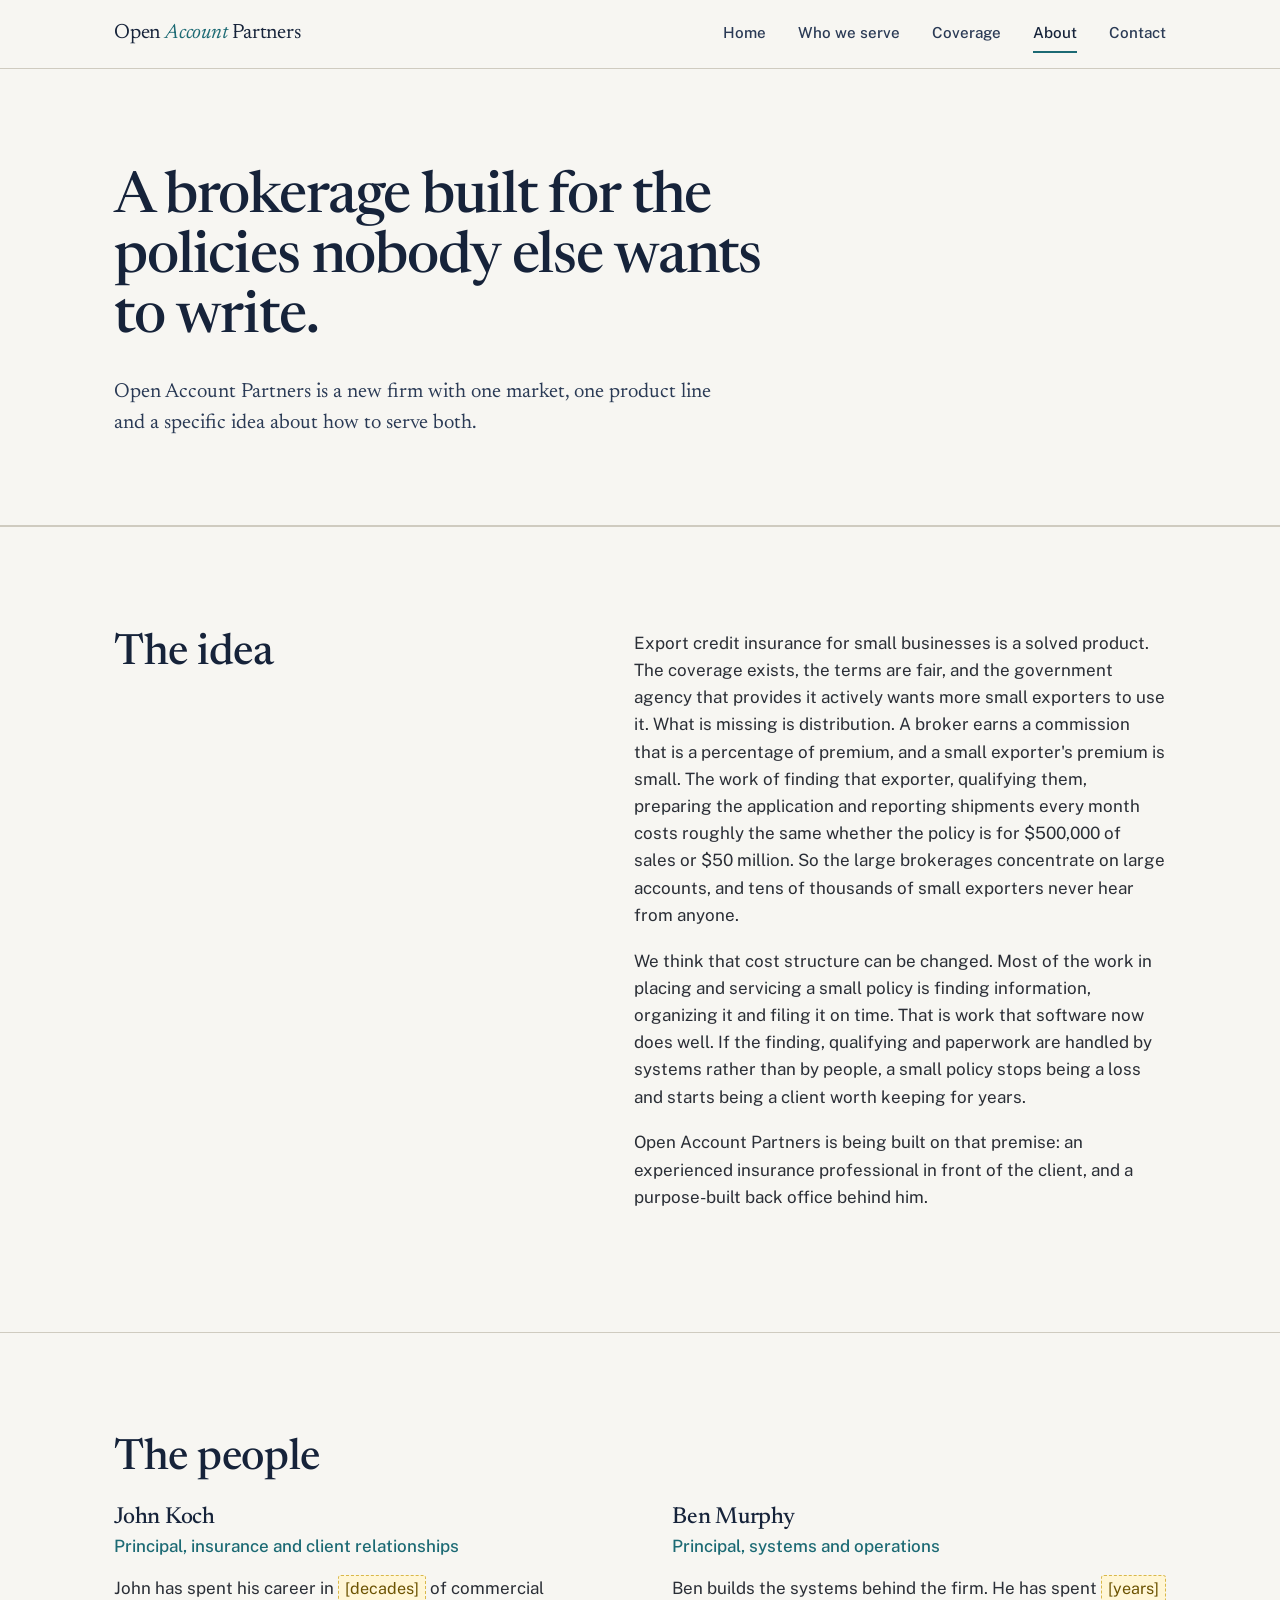
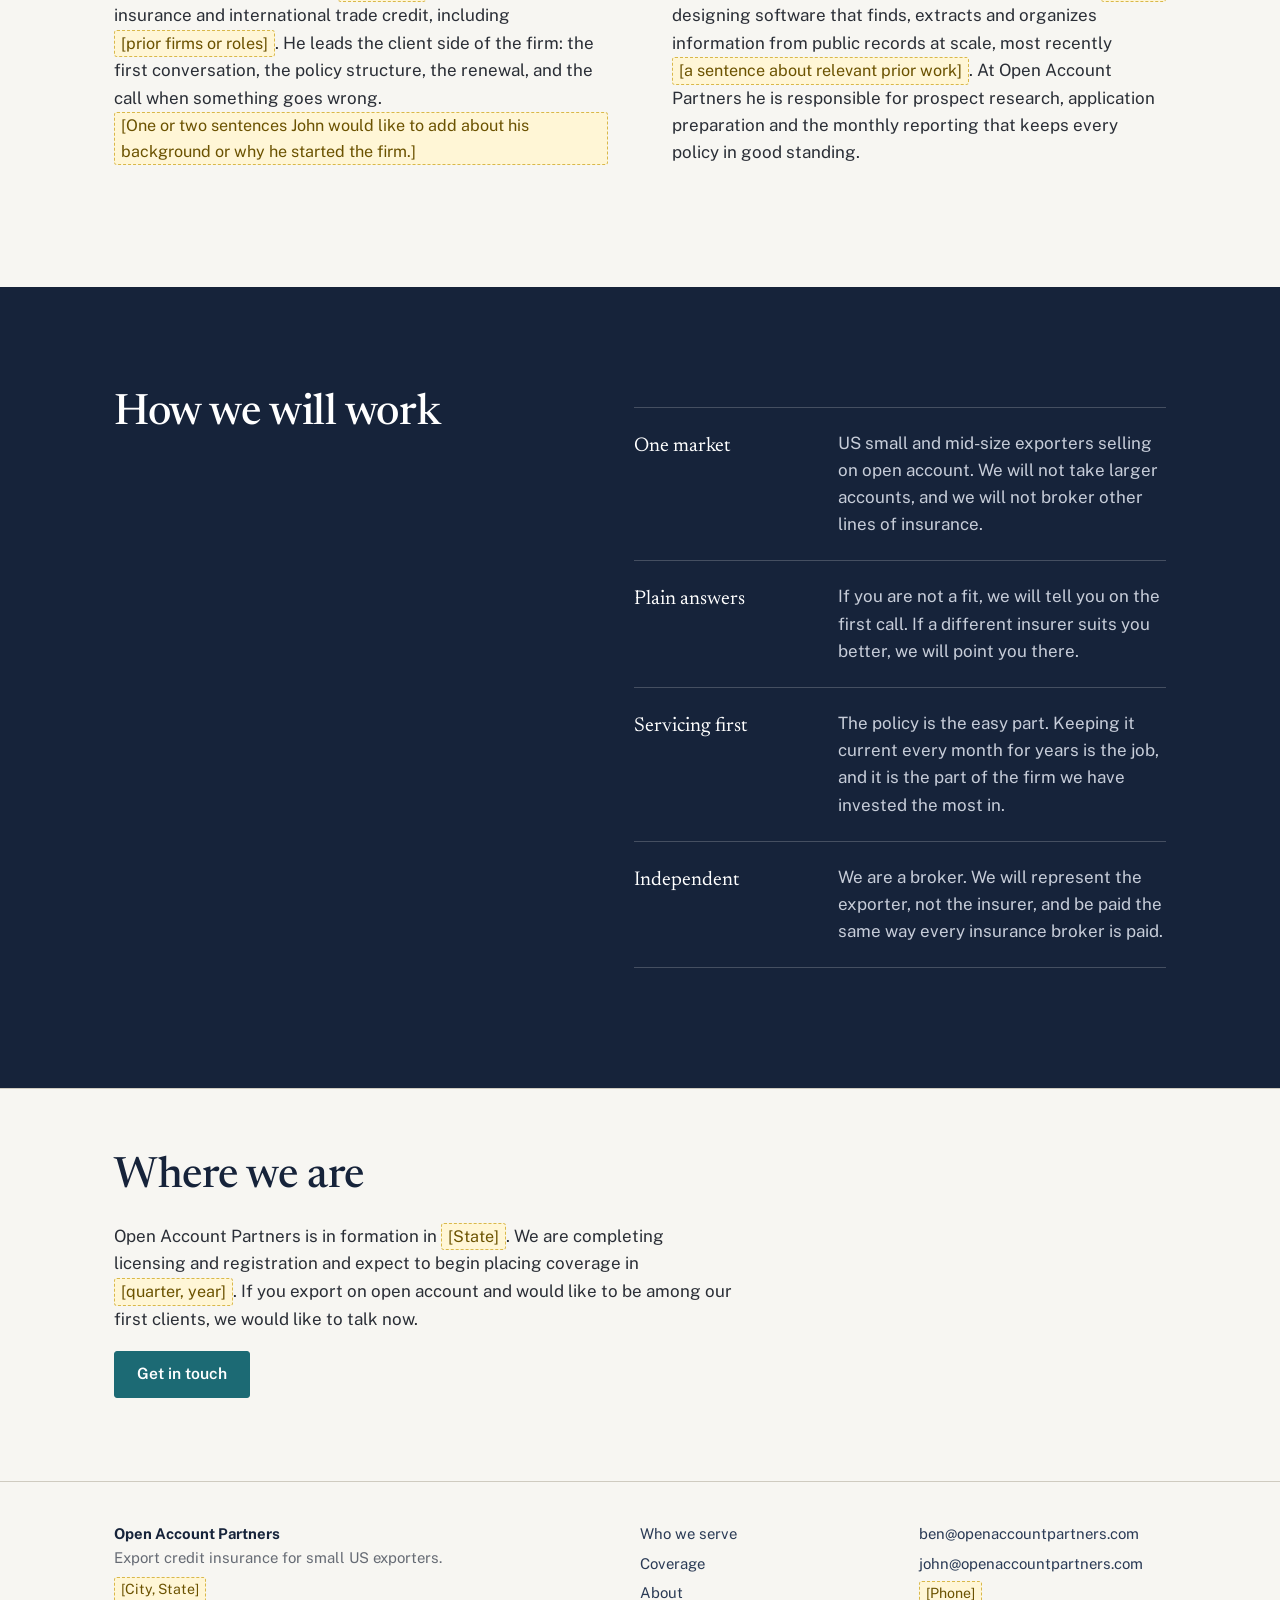
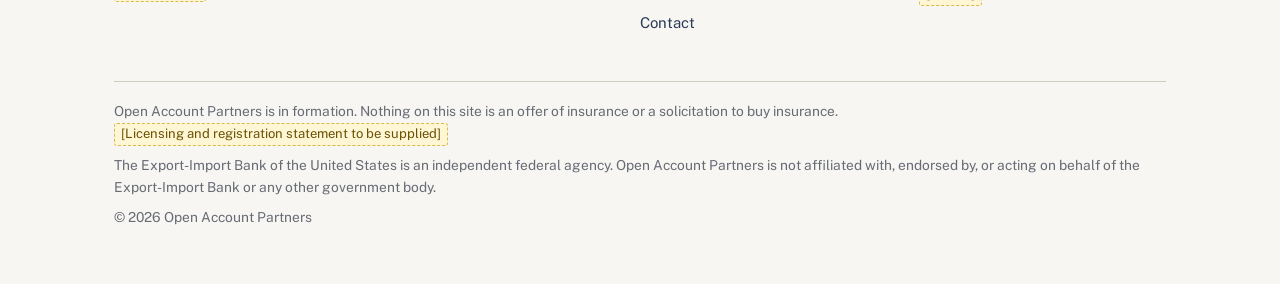
==== about.html @ f9a9e6c0 "Add files via upload" ====
<!doctype html>
<html lang="en">
<head>
<meta charset="utf-8">
<meta name="viewport" content="width=device-width, initial-scale=1">
<title>About — Open Account Partners</title>
<meta name="description" content="Open Account Partners is a new export credit insurance brokerage built for small US exporters, founded by John Koch and Ben Murphy.">
<link rel="preconnect" href="https://fonts.googleapis.com">
<link rel="preconnect" href="https://fonts.gstatic.com" crossorigin>
<link href="https://fonts.googleapis.com/css2?family=Newsreader:ital,opsz,wght@0,6..72,400;0,6..72,500;1,6..72,400;1,6..72,500&family=Public+Sans:wght@400;500;600&display=swap" rel="stylesheet">
<link rel="stylesheet" href="styles.css">
</head>
<body>

<header class="site-header">
  <div class="wrap">
    <a class="wordmark" href="index.html">Open <em>Account</em> Partners</a>
    <button class="nav-toggle" aria-expanded="false" aria-controls="nav" onclick="toggleNav(this)">Menu</button>
    <nav class="nav" id="nav" aria-label="Main">
      <a href="index.html">Home</a>
      <a href="who-we-serve.html">Who we serve</a>
      <a href="coverage.html">Coverage</a>
      <a href="about.html" aria-current="page">About</a>
      <a href="contact.html">Contact</a>
    </nav>
  </div>
</header>

<main>

<section class="page-intro">
  <div class="wrap">
    <h1>A brokerage built for the policies nobody else wants to write.</h1>
    <p class="lede">Open Account Partners is a new firm with one market, one product line and a specific idea about how to serve both.</p>
  </div>
</section>

<section>
  <div class="wrap two-col">
    <div class="sticky-head">
      <h2>The idea</h2>
    </div>
    <div>
      <p>Export credit insurance for small businesses is a solved product. The coverage exists, the terms are fair, and the government agency that provides it actively wants more small exporters to use it. What is missing is distribution. A broker earns a commission that is a percentage of premium, and a small exporter's premium is small. The work of finding that exporter, qualifying them, preparing the application and reporting shipments every month costs roughly the same whether the policy is for $500,000 of sales or $50 million. So the large brokerages concentrate on large accounts, and tens of thousands of small exporters never hear from anyone.</p>
      <p>We think that cost structure can be changed. Most of the work in placing and servicing a small policy is finding information, organizing it and filing it on time. That is work that software now does well. If the finding, qualifying and paperwork are handled by systems rather than by people, a small policy stops being a loss and starts being a client worth keeping for years.</p>
      <p>Open Account Partners is being built on that premise: an experienced insurance professional in front of the client, and a purpose-built back office behind him.</p>
    </div>
  </div>
</section>

<section>
  <div class="wrap">
    <h2>The people</h2>
    <div class="people">
      <div class="person">
        <h3>John Koch</h3>
        <p class="role">Principal, insurance and client relationships</p>
        <p>John has spent his career in <span class="placeholder">[decades]</span> of commercial insurance and international trade credit, including <span class="placeholder">[prior firms or roles]</span>. He leads the client side of the firm: the first conversation, the policy structure, the renewal, and the call when something goes wrong. <span class="placeholder">[One or two sentences John would like to add about his background or why he started the firm.]</span></p>
      </div>
      <div class="person">
        <h3>Ben Murphy</h3>
        <p class="role">Principal, systems and operations</p>
        <p>Ben builds the systems behind the firm. He has spent <span class="placeholder">[years]</span> designing software that finds, extracts and organizes information from public records at scale, most recently <span class="placeholder">[a sentence about relevant prior work]</span>. At Open Account Partners he is responsible for prospect research, application preparation and the monthly reporting that keeps every policy in good standing.</p>
      </div>
    </div>
  </div>
</section>

<section class="ink">
  <div class="wrap two-col">
    <div>
      <h2>How we will work</h2>
    </div>
    <div>
      <dl class="rows" style="border-top-color: rgba(255,255,255,.2)">
        <div class="row" style="border-bottom-color: rgba(255,255,255,.2)">
          <dt style="color:#fff">One market</dt>
          <dd><p>US small and mid-size exporters selling on open account. We will not take larger accounts, and we will not broker other lines of insurance.</p></dd>
        </div>
        <div class="row" style="border-bottom-color: rgba(255,255,255,.2)">
          <dt style="color:#fff">Plain answers</dt>
          <dd><p>If you are not a fit, we will tell you on the first call. If a different insurer suits you better, we will point you there.</p></dd>
        </div>
        <div class="row" style="border-bottom-color: rgba(255,255,255,.2)">
          <dt style="color:#fff">Servicing first</dt>
          <dd><p>The policy is the easy part. Keeping it current every month for years is the job, and it is the part of the firm we have invested the most in.</p></dd>
        </div>
        <div class="row" style="border-bottom-color: rgba(255,255,255,.2)">
          <dt style="color:#fff">Independent</dt>
          <dd><p>We are a broker. We will represent the exporter, not the insurer, and be paid the same way every insurance broker is paid.</p></dd>
        </div>
      </dl>
    </div>
  </div>
</section>

<section class="section-tight">
  <div class="wrap">
    <h2>Where we are</h2>
    <p>Open Account Partners is in formation in <span class="placeholder">[State]</span>. We are completing licensing and registration and expect to begin placing coverage in <span class="placeholder">[quarter, year]</span>. If you export on open account and would like to be among our first clients, we would like to talk now.</p>
    <p><a class="btn btn-primary" href="contact.html">Get in touch</a></p>
  </div>
</section>

</main>

<footer class="site-footer">
  <div class="wrap">
    <div>
      <p><strong style="color:var(--ink)">Open Account Partners</strong><br>Export credit insurance for small US exporters.</p>
      <p><span class="placeholder">[City, State]</span></p>
    </div>
    <ul>
      <li><a href="who-we-serve.html">Who we serve</a></li>
      <li><a href="coverage.html">Coverage</a></li>
      <li><a href="about.html">About</a></li>
      <li><a href="contact.html">Contact</a></li>
    </ul>
    <ul>
      <li><a href="mailto:ben@openaccountpartners.com">ben@openaccountpartners.com</a></li>
      <li><a href="mailto:john@openaccountpartners.com">john@openaccountpartners.com</a></li>
      <li><span class="placeholder">[Phone]</span></li>
    </ul>
    <div class="legal">
      <p>Open Account Partners is in formation. Nothing on this site is an offer of insurance or a solicitation to buy insurance. <span class="placeholder">[Licensing and registration statement to be supplied]</span></p>
      <p>The Export-Import Bank of the United States is an independent federal agency. Open Account Partners is not affiliated with, endorsed by, or acting on behalf of the Export-Import Bank or any other government body.</p>
      <p>&copy; 2026 Open Account Partners</p>
    </div>
  </div>
</footer>

<script>
function toggleNav(btn){var n=document.getElementById('nav');var o=n.classList.toggle('open');btn.setAttribute('aria-expanded',o);}
</script>
</body>
</html>
---- styles.css ----
/* Open Account Partners — site styles */

:root {
  --ink: #16233a;
  --ink-soft: #2a3a55;
  --harbor: #1c6a74;
  --harbor-deep: #124c54;
  --paper: #f7f6f2;
  --paper-deep: #edebe4;
  --rule: #cfcbc0;
  --text: #2a2e36;
  --muted: #666b74;
  --white: #ffffff;

  --serif: "Newsreader", Georgia, "Times New Roman", serif;
  --sans: "Public Sans", -apple-system, "Segoe UI", Helvetica, Arial, sans-serif;

  --measure: 62ch;
  --gutter: clamp(20px, 5vw, 72px);
  --max: 1180px;
}

*, *::before, *::after { box-sizing: border-box; }

html { scroll-behavior: smooth; }
@media (prefers-reduced-motion: reduce) {
  html { scroll-behavior: auto; }
  *, *::before, *::after { animation: none !important; transition: none !important; }
}

body {
  margin: 0;
  background: var(--paper);
  color: var(--text);
  font-family: var(--sans);
  font-size: 17px;
  line-height: 1.6;
  -webkit-font-smoothing: antialiased;
}

img, svg { display: block; max-width: 100%; }

a { color: var(--harbor); text-decoration: none; }
a:hover { color: var(--harbor-deep); text-decoration: underline; text-underline-offset: 3px; }
a:focus-visible, button:focus-visible { outline: 3px solid var(--harbor); outline-offset: 3px; border-radius: 2px; }

h1, h2, h3, h4 {
  font-family: var(--serif);
  font-weight: 500;
  color: var(--ink);
  line-height: 1.12;
  margin: 0 0 0.5em;
  letter-spacing: -0.01em;
}
h1 { font-size: clamp(2.5rem, 5.6vw, 4.4rem); line-height: 1.04; letter-spacing: -0.02em; }
h2 { font-size: clamp(1.85rem, 3.4vw, 2.7rem); }
h3 { font-size: 1.45rem; }
h4 { font-size: 1.15rem; font-family: var(--sans); font-weight: 600; }

p { margin: 0 0 1.1em; max-width: var(--measure); }
p.lede { font-size: 1.28rem; line-height: 1.5; color: var(--ink-soft); font-family: var(--serif); max-width: 56ch; }
.muted { color: var(--muted); }
ul, ol { padding-left: 1.3em; max-width: var(--measure); }
li { margin-bottom: 0.4em; }

.wrap { max-width: var(--max); margin: 0 auto; padding: 0 var(--gutter); }

/* Header */
.site-header {
  background: var(--paper);
  border-bottom: 1px solid var(--rule);
  position: sticky; top: 0; z-index: 10;
}
.site-header .wrap {
  display: flex; align-items: center; justify-content: space-between;
  gap: 24px; min-height: 68px;
}
.wordmark {
  font-family: var(--serif); font-size: 1.3rem; color: var(--ink);
  letter-spacing: -0.01em; white-space: nowrap;
}
.wordmark:hover { text-decoration: none; color: var(--ink); }
.wordmark em { font-style: italic; color: var(--harbor); }
.nav { display: flex; gap: clamp(14px, 2.6vw, 32px); align-items: center; }
.nav a { color: var(--ink-soft); font-size: 0.95rem; font-weight: 500; padding: 6px 0; border-bottom: 2px solid transparent; }
.nav a:hover { text-decoration: none; color: var(--ink); border-bottom-color: var(--rule); }
.nav a[aria-current="page"] { color: var(--ink); border-bottom-color: var(--harbor); }
.nav-toggle { display: none; background: none; border: 1px solid var(--rule); border-radius: 4px; padding: 8px 10px; font: inherit; color: var(--ink); cursor: pointer; }

@media (max-width: 760px) {
  .nav-toggle { display: inline-block; }
  .nav {
    display: none; position: absolute; left: 0; right: 0; top: 68px;
    background: var(--paper); border-bottom: 1px solid var(--rule);
    flex-direction: column; align-items: flex-start; gap: 0; padding: 8px var(--gutter) 16px;
  }
  .nav.open { display: flex; }
  .nav a { padding: 12px 0; font-size: 1.05rem; width: 100%; border-bottom: 1px solid var(--paper-deep); }
  .nav a[aria-current="page"] { border-bottom-color: var(--harbor); }
}

/* Sections */
section { padding: clamp(56px, 8vw, 110px) 0; }
section + section { border-top: 1px solid var(--rule); }
.section-tight { padding-top: clamp(40px, 5vw, 64px); padding-bottom: clamp(40px, 5vw, 64px); }
.ink { background: var(--ink); color: #d9dde6; border-top: none !important; }
.ink h2, .ink h3 { color: var(--white); }
.ink p { color: #c7cdd9; }
.ink a { color: #9fd3d8; }
.ink .lede { color: #e6e9ef; }

.two-col {
  display: grid; grid-template-columns: minmax(0, 5fr) minmax(0, 6fr);
  gap: clamp(32px, 6vw, 96px); align-items: start;
}
.two-col.tight { gap: clamp(24px, 4vw, 56px); }
@media (max-width: 860px) { .two-col { grid-template-columns: 1fr; } }

.sticky-head { position: sticky; top: 96px; }
@media (max-width: 860px) { .sticky-head { position: static; } }

/* Hero */
.hero { padding: clamp(64px, 9vw, 130px) 0 clamp(48px, 6vw, 90px); border-bottom: 1px solid var(--rule); }
.hero h1 { max-width: 16ch; }
.hero .lede { margin-top: 18px; }
.hero-actions { display: flex; gap: 14px; flex-wrap: wrap; margin-top: 30px; }

.btn {
  display: inline-block; padding: 13px 22px; border-radius: 3px;
  font-weight: 600; font-size: 0.98rem; line-height: 1.2; border: 1px solid transparent;
  transition: background-color .15s ease, color .15s ease, border-color .15s ease;
}
.btn:hover { text-decoration: none; }
.btn-primary { background: var(--harbor); color: var(--white); border-color: var(--harbor); }
.btn-primary:hover { background: var(--harbor-deep); border-color: var(--harbor-deep); color: var(--white); }
.btn-ghost { background: transparent; color: var(--ink); border-color: var(--ink); }
.btn-ghost:hover { background: var(--ink); color: var(--white); }
.ink .btn-ghost { color: var(--white); border-color: rgba(255,255,255,.55); }
.ink .btn-ghost:hover { background: var(--white); color: var(--ink); }

/* The open-account timeline figure */
.timeline-fig { margin: clamp(48px, 7vw, 88px) 0 0; }
.timeline-fig svg { width: 100%; height: auto; overflow: visible; }
.timeline-fig .axis { stroke: var(--rule); stroke-width: 2; }
.timeline-fig .tick { stroke: var(--ink); stroke-width: 2; }
.timeline-fig .label { font-family: var(--sans); font-size: 13px; fill: var(--muted); font-weight: 500; }
.timeline-fig .label-strong { font-family: var(--serif); font-size: 17px; fill: var(--ink); }
.timeline-fig .gap { stroke: var(--harbor); stroke-width: 7; stroke-linecap: butt; }
.timeline-fig .gap-label { font-family: var(--serif); font-style: italic; font-size: 20px; fill: var(--harbor); }
.timeline-fig .caption { font-size: 0.95rem; color: var(--muted); margin-top: 18px; max-width: 70ch; }

@media (prefers-reduced-motion: no-preference) {
  .timeline-fig .gap { stroke-dasharray: 1000; stroke-dashoffset: 1000; animation: draw 1.6s cubic-bezier(.4,0,.2,1) .4s forwards; }
  .timeline-fig .gap-label { opacity: 0; animation: fadein .6s ease 1.7s forwards; }
}
.timeline-mobile { display: none; }
@media (max-width: 700px) {
  .timeline-fig svg { display: none; }
  .timeline-mobile {
    display: block; list-style: none; padding: 0 0 0 26px; margin: 0; max-width: none;
    border-left: 6px solid var(--harbor); position: relative;
  }
  .timeline-mobile li { position: relative; padding: 0 0 22px; margin: 0; }
  .timeline-mobile li::before {
    content: ""; position: absolute; left: -32px; top: 10px; width: 14px; height: 2px; background: var(--ink);
  }
  .timeline-mobile strong { display: block; font-family: var(--serif); font-weight: 500; font-size: 1.15rem; color: var(--ink); }
  .timeline-mobile span { font-size: 0.9rem; color: var(--muted); }
  .timeline-mobile .gap-note { font-family: var(--serif); font-style: italic; color: var(--harbor); font-size: 1.15rem; padding-bottom: 0; }
  .timeline-mobile .gap-note::before { display: none; }
}
@keyframes draw { to { stroke-dashoffset: 0; } }
@keyframes fadein { to { opacity: 1; } }

/* Steps (a real sequence, so numbered) */
.steps { list-style: none; padding: 0; margin: 0; max-width: none; counter-reset: step; display: grid; gap: 0; }
.steps li {
  counter-increment: step; display: grid; grid-template-columns: 72px 1fr; gap: 20px;
  padding: 26px 0; border-top: 1px solid var(--rule); margin: 0;
}
.steps li:last-child { border-bottom: 1px solid var(--rule); }
.steps li::before {
  content: counter(step); font-family: var(--serif); font-size: 2.4rem; line-height: 1;
  color: var(--harbor); padding-top: 2px;
}
.steps h3 { margin-bottom: 6px; }
.steps p { margin-bottom: 0; }

/* Definition rows */
.rows { border-top: 1px solid var(--rule); max-width: none; }
.row { display: grid; grid-template-columns: minmax(180px, 1fr) 3fr; gap: 24px; padding: 22px 0; border-bottom: 1px solid var(--rule); }
.row dt { font-family: var(--serif); font-size: 1.25rem; color: var(--ink); }
.row dd { margin: 0; }
.row dd p:last-child { margin-bottom: 0; }
@media (max-width: 640px) { .row { grid-template-columns: 1fr; gap: 6px; } }

/* Fit / not-fit */
.fit-grid { display: grid; grid-template-columns: 1fr 1fr; gap: clamp(24px, 4vw, 56px); max-width: none; }
@media (max-width: 760px) { .fit-grid { grid-template-columns: 1fr; } }
.fit-grid ul { list-style: none; padding: 0; margin: 0; max-width: none; }
.fit-grid li { padding: 12px 0 12px 28px; border-bottom: 1px solid var(--rule); position: relative; margin: 0; }
.fit-grid li::before { content: ""; position: absolute; left: 0; top: 22px; width: 14px; height: 2px; background: var(--harbor); }
.fit-grid .not li::before { background: var(--rule); }

/* Facts strip */
.facts { display: grid; grid-template-columns: repeat(3, 1fr); gap: clamp(24px, 4vw, 56px); max-width: none; }
@media (max-width: 760px) { .facts { grid-template-columns: 1fr; } }
.fact { border-top: 2px solid var(--harbor); padding-top: 16px; }
.fact .num { font-family: var(--serif); font-size: clamp(2rem, 3.2vw, 2.6rem); color: var(--ink); line-height: 1.05; margin-bottom: 10px; min-height: 2.2em; display: flex; align-items: flex-end; }
.ink .fact .num { color: var(--white); }
.ink .fact { border-top-color: #9fd3d8; }
.fact p { margin: 0; font-size: 0.98rem; }

/* People */
.people { display: grid; grid-template-columns: 1fr 1fr; gap: clamp(28px, 5vw, 72px); max-width: none; }
@media (max-width: 760px) { .people { grid-template-columns: 1fr; } }
.person h3 { margin-bottom: 2px; }
.person .role { color: var(--harbor); font-weight: 500; margin-bottom: 14px; }
.person p { max-width: 50ch; }

/* Contact */
.contact-grid { display: grid; grid-template-columns: 1fr 1fr; gap: clamp(28px, 5vw, 72px); max-width: none; }
@media (max-width: 760px) { .contact-grid { grid-template-columns: 1fr; } }
.contact-block { border-top: 1px solid var(--rule); padding-top: 18px; }
.contact-block h3 { font-family: var(--sans); font-size: 1rem; font-weight: 600; margin-bottom: 8px; }
.contact-block p { margin-bottom: 4px; }
.contact-block address { font-style: normal; }
.placeholder {
  display: inline-block; background: #fff6d6; color: #6b5200; border: 1px dashed #d9b84a;
  border-radius: 3px; padding: 0 6px; font-size: 0.95em;
}

/* Quote */
blockquote {
  margin: 0; padding: 0 0 0 24px; border-left: 3px solid var(--harbor);
  font-family: var(--serif); font-size: 1.5rem; line-height: 1.35; color: var(--ink); max-width: 36ch;
}
blockquote footer { font-family: var(--sans); font-size: 0.95rem; color: var(--muted); margin-top: 14px; }

/* Page intro (interior pages) */
.page-intro { padding: clamp(56px, 8vw, 100px) 0 clamp(40px, 5vw, 64px); border-bottom: 1px solid var(--rule); }
.page-intro h1 { font-size: clamp(2.3rem, 4.8vw, 3.6rem); max-width: 20ch; }

/* Footer */
.site-footer { border-top: 1px solid var(--rule); padding: 40px 0 48px; font-size: 0.93rem; color: var(--muted); }
.site-footer .wrap { display: grid; grid-template-columns: 2fr 1fr 1fr; gap: 32px; }
@media (max-width: 760px) { .site-footer .wrap { grid-template-columns: 1fr; } }
.site-footer p { max-width: 48ch; margin-bottom: 8px; }
.site-footer ul { list-style: none; padding: 0; margin: 0; }
.site-footer li { margin-bottom: 6px; }
.site-footer a { color: var(--ink-soft); }
.site-footer .legal { grid-column: 1 / -1; border-top: 1px solid var(--rule); padding-top: 18px; margin-top: 8px; font-size: 0.86rem; }
.site-footer .legal p { max-width: none; }
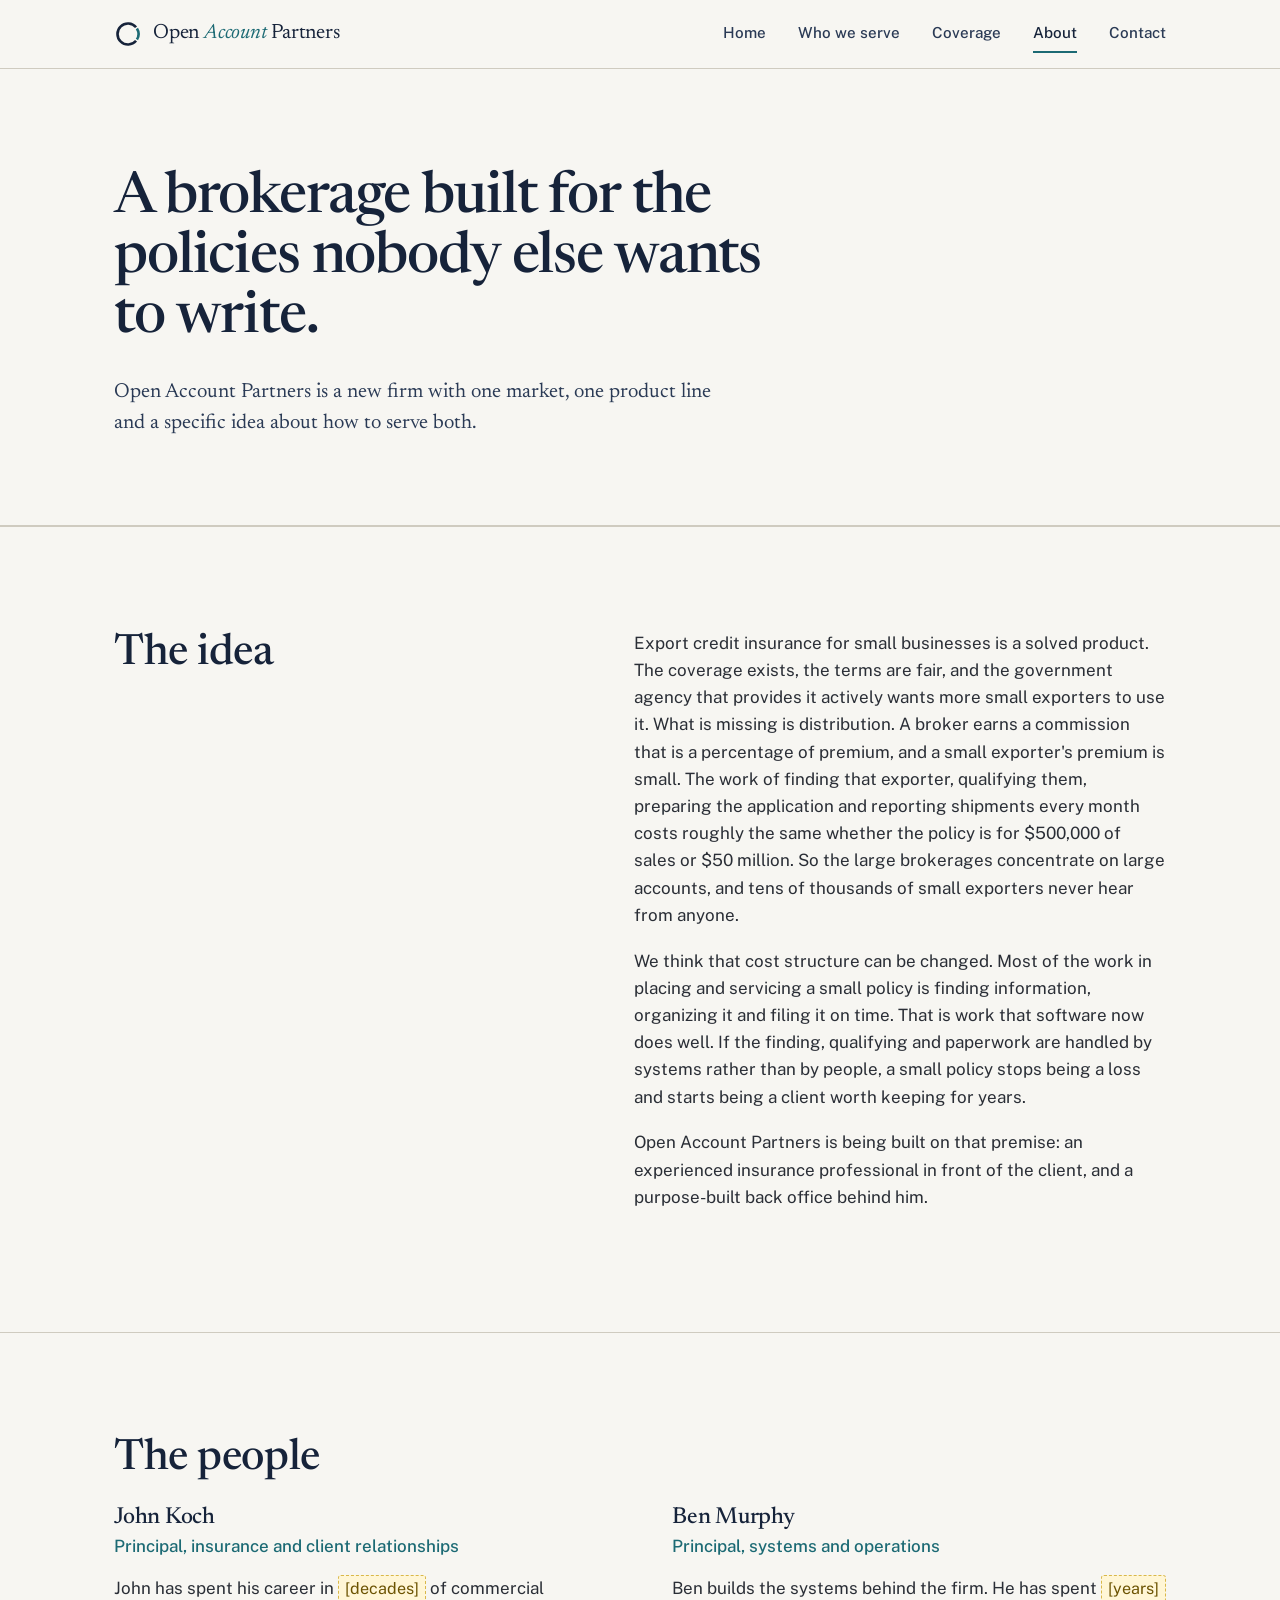
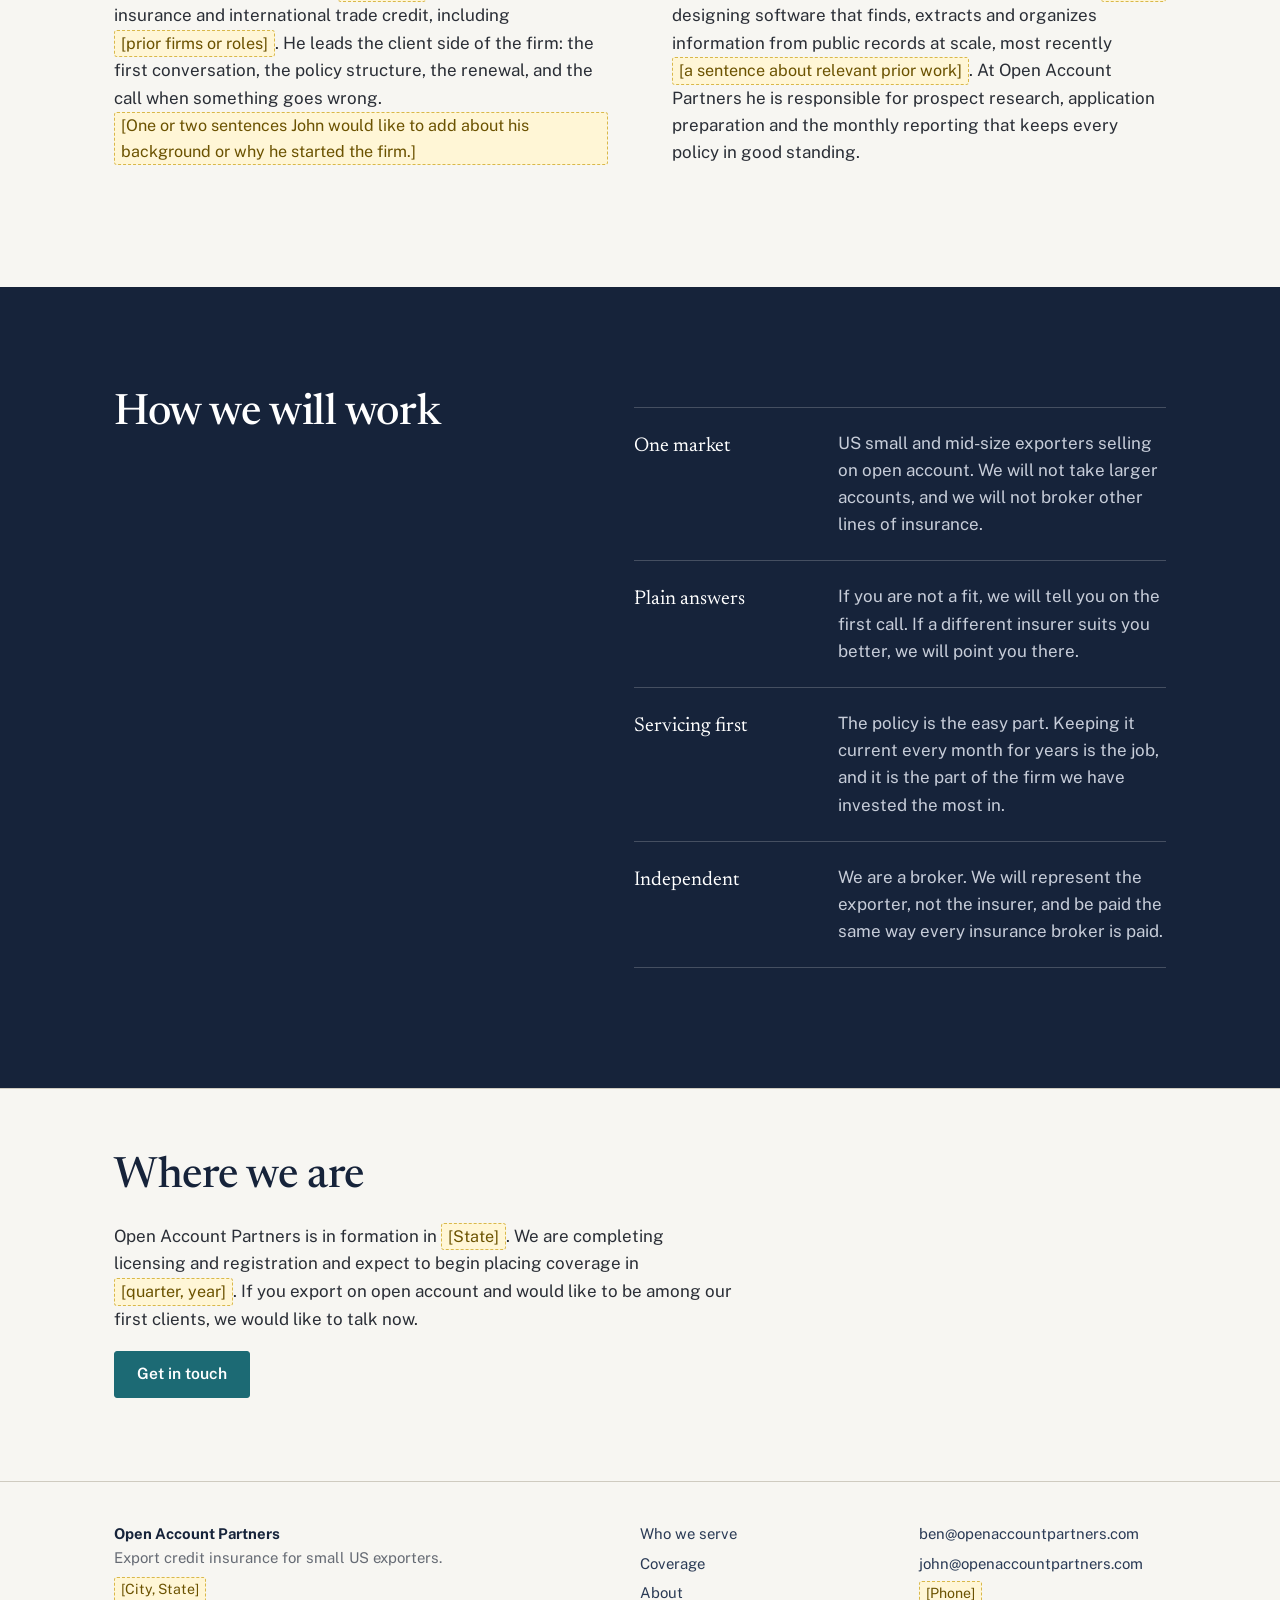
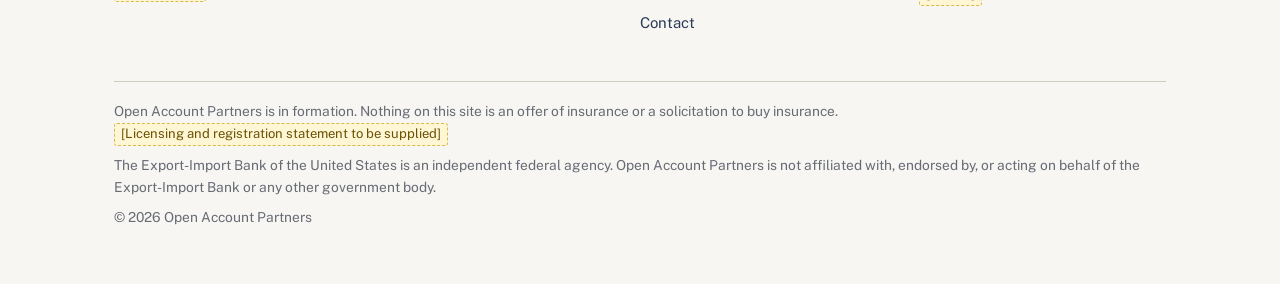
==== commit b3c740f6: "Add ring mark to header, favicon and standalone logo Co-Authored-By: Claude Fable 5.1 <noreply@anthr" ====
--- a/about.html
+++ b/about.html
@@ -8,13 +8,14 @@
 <link rel="preconnect" href="https://fonts.googleapis.com">
 <link rel="preconnect" href="https://fonts.gstatic.com" crossorigin>
 <link href="https://fonts.googleapis.com/css2?family=Newsreader:ital,opsz,wght@0,6..72,400;0,6..72,500;1,6..72,400;1,6..72,500&family=Public+Sans:wght@400;500;600&display=swap" rel="stylesheet">
+<link rel="icon" type="image/svg+xml" href="favicon.svg">
 <link rel="stylesheet" href="styles.css">
 </head>
 <body>
 
 <header class="site-header">
   <div class="wrap">
-    <a class="wordmark" href="index.html">Open <em>Account</em> Partners</a>
+    <a class="wordmark" href="index.html"><svg class="mark" aria-hidden="true" viewBox="0 0 64 64"><path d="M50.38 16.57 A24 24 0 1 0 50.38 47.43" fill="none" stroke="#16233a" stroke-width="6"/><path d="M52.35 44.72 A24 24 0 0 0 52.35 19.28" fill="none" stroke="#1c6a74" stroke-width="6"/></svg><span>Open <em>Account</em> Partners</span></a>
     <button class="nav-toggle" aria-expanded="false" aria-controls="nav" onclick="toggleNav(this)">Menu</button>
     <nav class="nav" id="nav" aria-label="Main">
       <a href="index.html">Home</a>
--- a/styles.css
+++ b/styles.css
@@ -78,7 +78,9 @@
 .wordmark {
   font-family: var(--serif); font-size: 1.3rem; color: var(--ink);
   letter-spacing: -0.01em; white-space: nowrap;
-}
+  display: inline-flex; align-items: center; gap: 11px;
+}
+.wordmark .mark { width: 28px; height: 28px; flex: none; }
 .wordmark:hover { text-decoration: none; color: var(--ink); }
 .wordmark em { font-style: italic; color: var(--harbor); }
 .nav { display: flex; gap: clamp(14px, 2.6vw, 32px); align-items: center; }
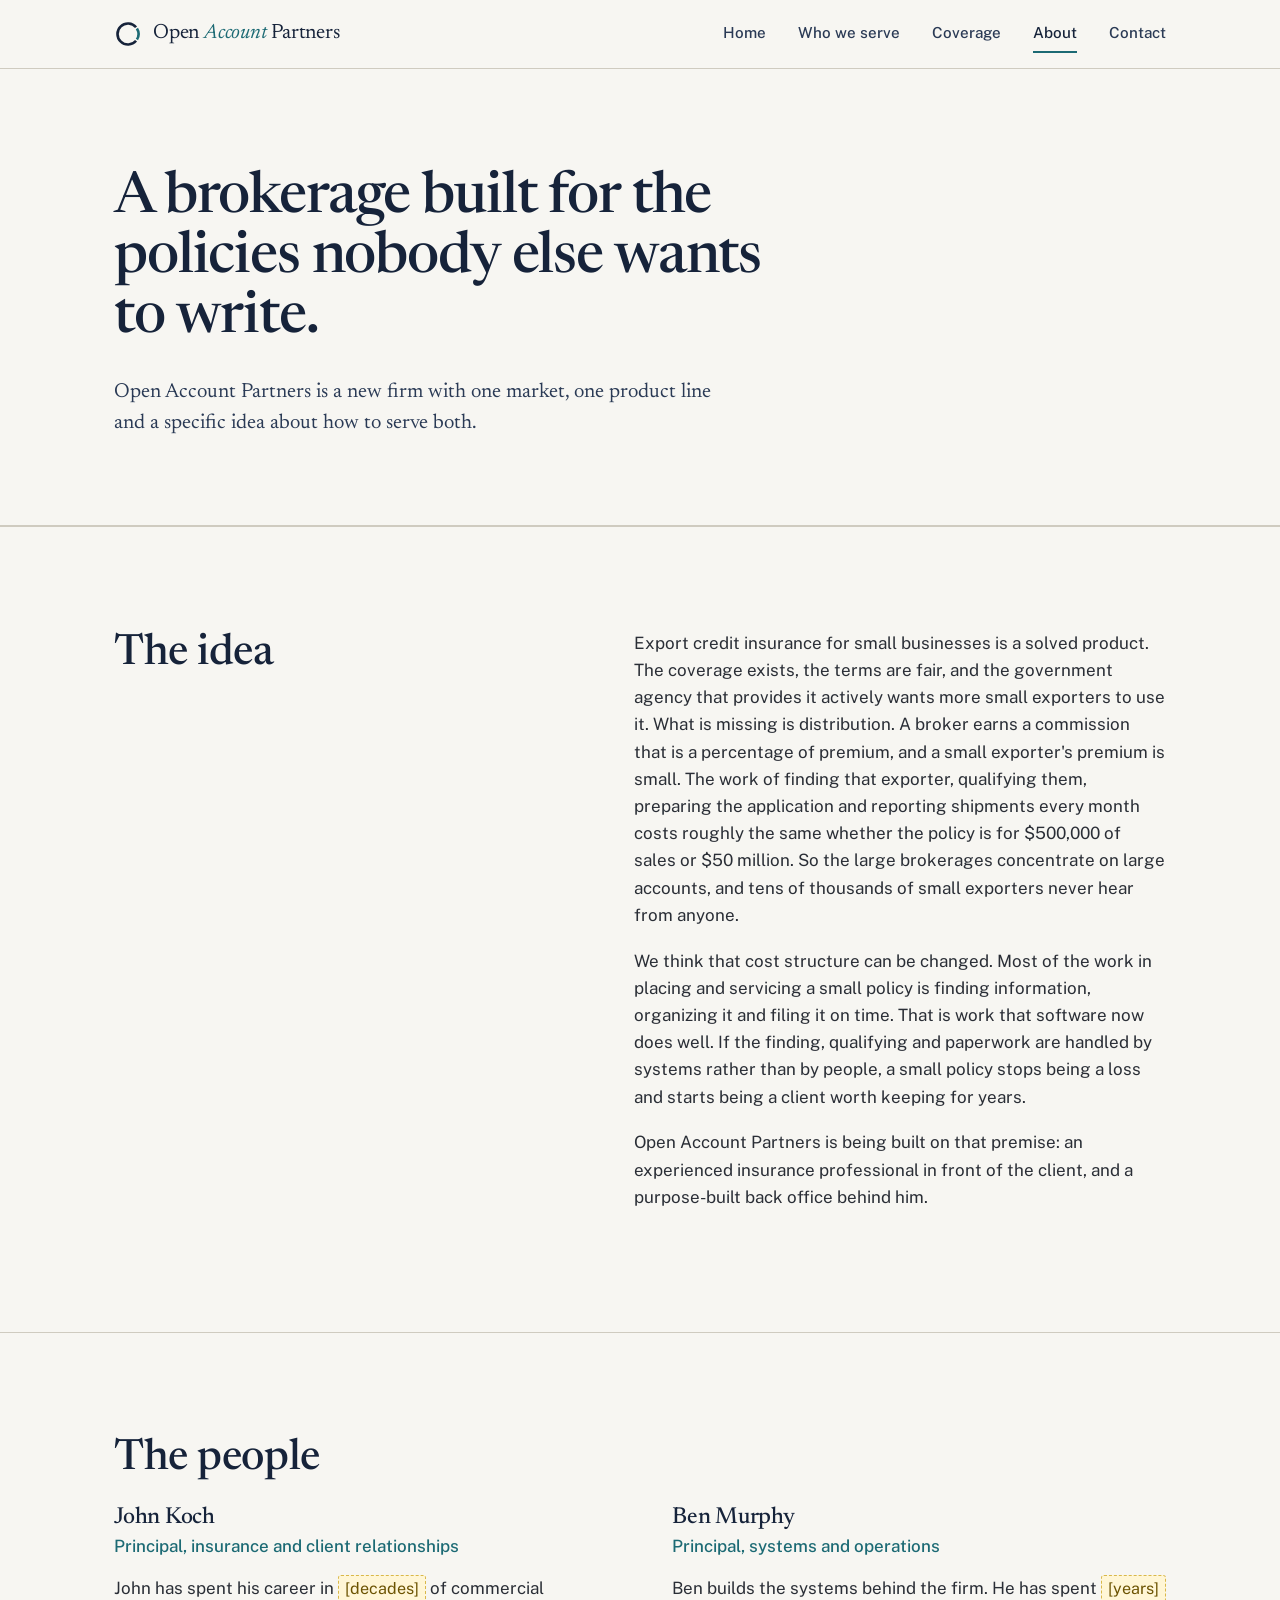
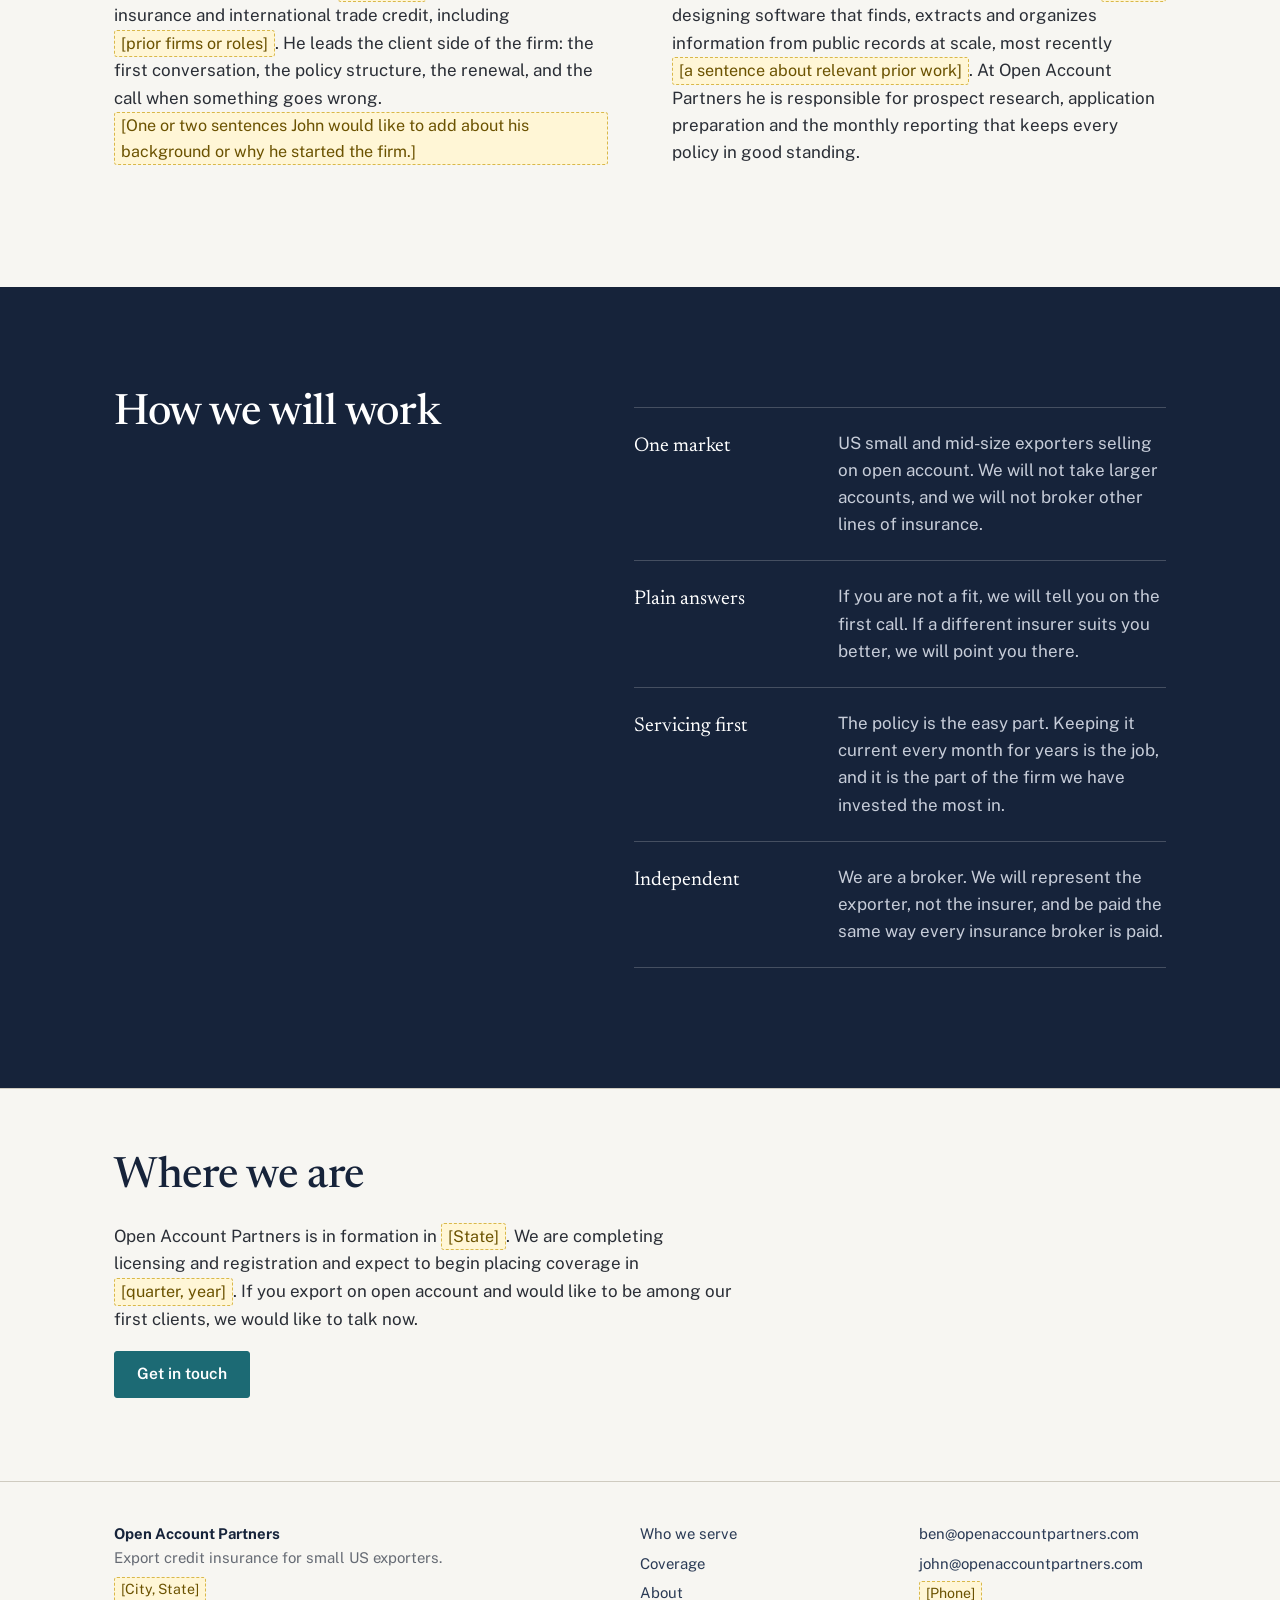
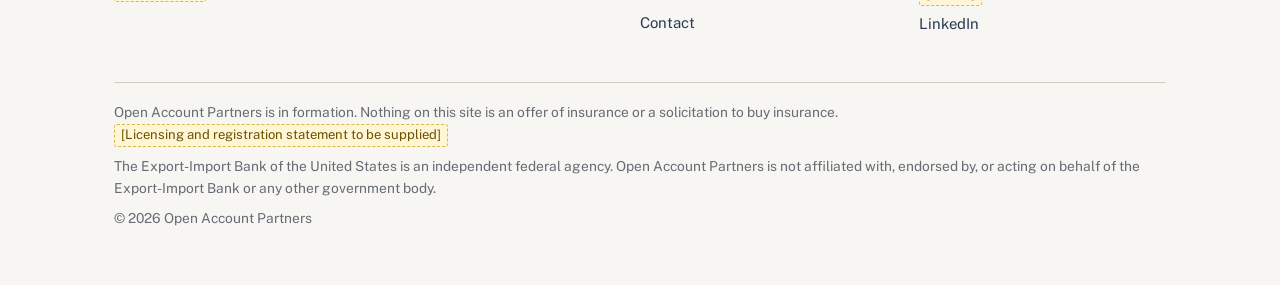
==== commit 7e643a3a: "Add LinkedIn link to footer Co-Authored-By: Claude Fable 5.1 <noreply@anthropic.com> Claude-Session:" ====
--- a/about.html
+++ b/about.html
@@ -121,6 +121,7 @@
       <li><a href="mailto:ben@openaccountpartners.com">ben@openaccountpartners.com</a></li>
       <li><a href="mailto:john@openaccountpartners.com">john@openaccountpartners.com</a></li>
       <li><span class="placeholder">[Phone]</span></li>
+      <li><a href="https://www.linkedin.com/company/openaccountpartners" rel="noopener">LinkedIn</a></li>
     </ul>
     <div class="legal">
       <p>Open Account Partners is in formation. Nothing on this site is an offer of insurance or a solicitation to buy insurance. <span class="placeholder">[Licensing and registration statement to be supplied]</span></p>
